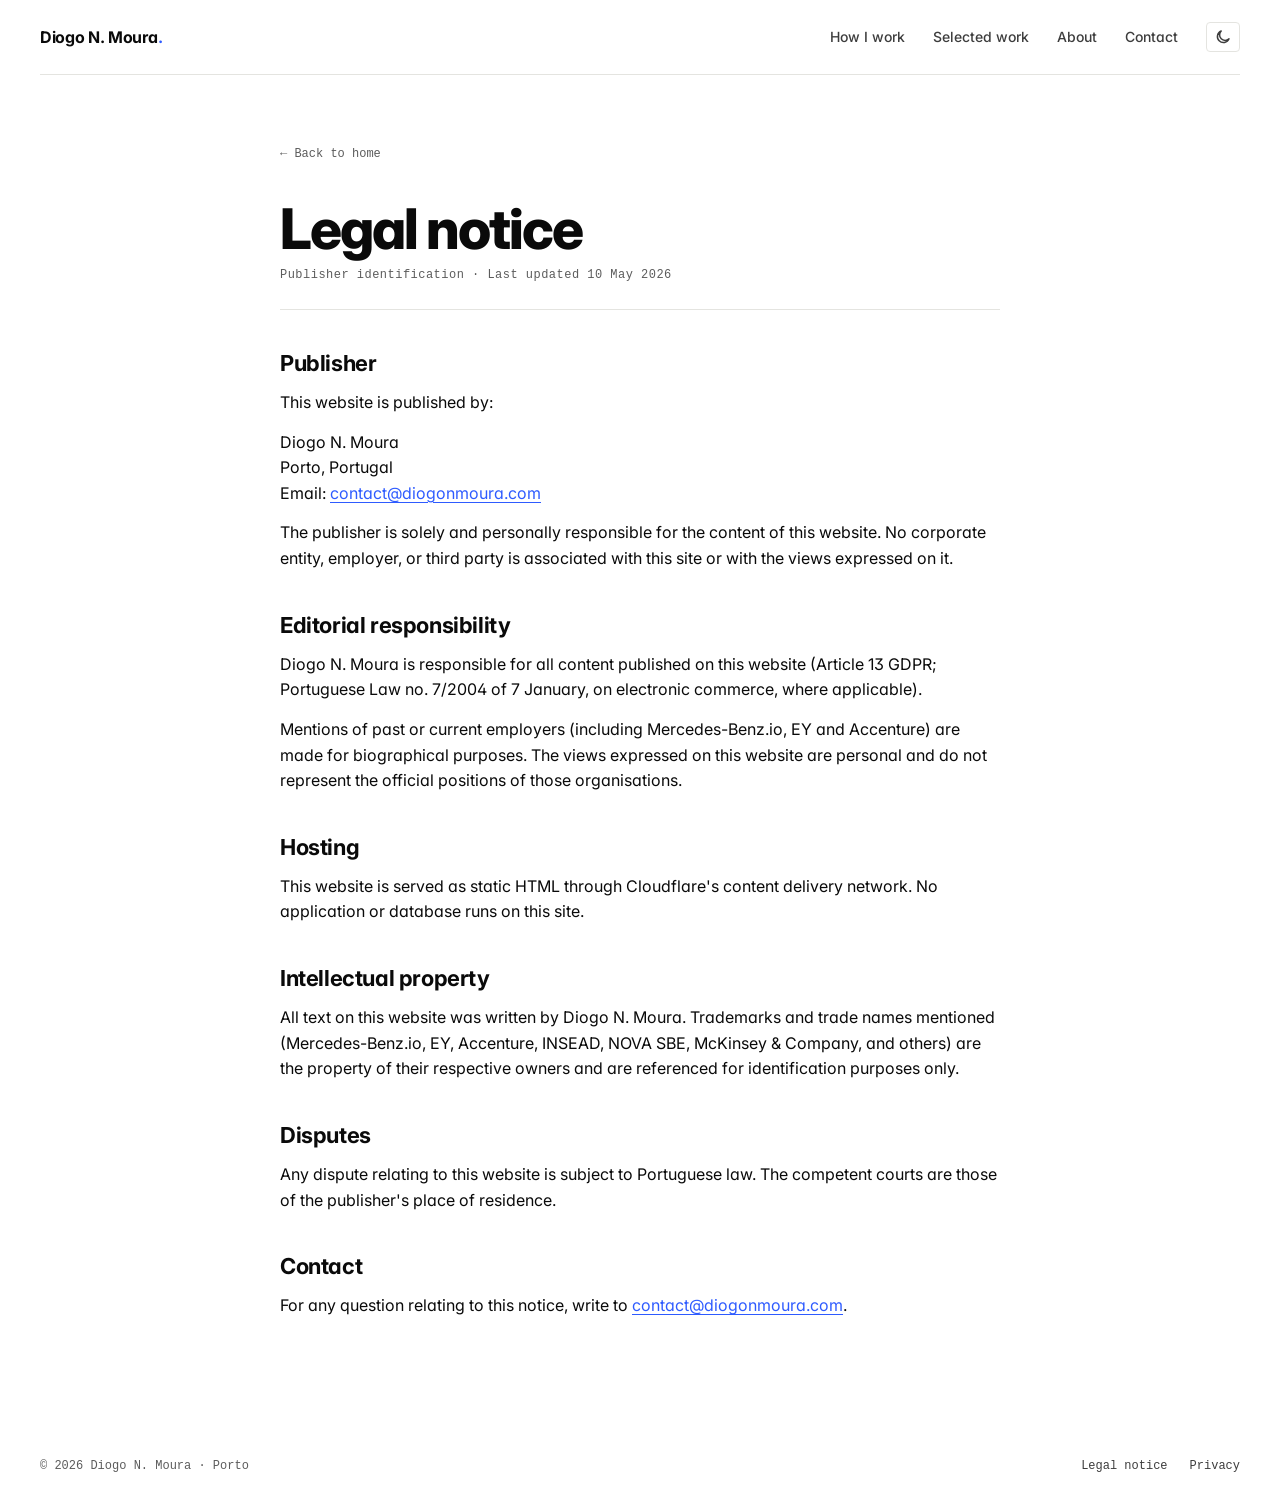
==== legal/index.html @ aa0a4f62 "Initial commit — diogonmoura.com static site Static HTML + CSS, no build step. EN public, PT hidden " ====
<!doctype html>
<html lang="en">
<head>
<meta charset="utf-8" />
<meta name="viewport" content="width=device-width, initial-scale=1" />
<title>Legal notice — Diogo N. Moura</title>
<meta name="description" content="Publisher identification and legal notice for diogonmoura.com." />
<meta name="theme-color" content="#FFFFFF" />
<meta name="robots" content="noindex, follow" />
<link rel="canonical" href="https://diogonmoura.com/legal/" />
<!-- PT version hidden pending review (2026-05-11). When restoring: re-add hreflang alternates. -->
<link rel="alternate" hreflang="en" href="https://diogonmoura.com/legal/" />
<link rel="icon" href="/favicon.svg" type="image/svg+xml" />
<script>
  (function(){
    try{
      var q = (location.search.match(/[?&]theme=(dark|light)/) || [])[1];
      var t = q || localStorage.getItem('theme');
      var p = matchMedia('(prefers-color-scheme: dark)').matches;
      document.documentElement.dataset.theme = t || (p ? 'dark' : 'light');
    } catch(e){}
  })();
</script>
<link rel="preconnect" href="https://fonts.bunny.net" crossorigin />
<link rel="stylesheet" href="https://fonts.bunny.net/css?family=inter:400,500,600,700,800,900|jetbrains-mono:400,500&display=swap" />
<link rel="stylesheet" href="/styles.css" />
</head>
<body>

<a class="skip" href="#main">Skip to content</a>

<div class="wrap">
  <header class="topbar">
    <a class="mark" href="/">Diogo N. Moura<span class="dot">.</span></a>
    <nav aria-label="Primary">
      <a href="/#how">How I work</a>
      <a href="/#work">Selected work</a>
      <a href="/#about">About</a>
      <a href="/#contact">Contact</a>
      <button class="theme-toggle" type="button" aria-label="Toggle dark mode" onclick="toggleTheme()">
        <svg class="icon-moon" viewBox="0 0 16 16" fill="none" stroke="currentColor" stroke-width="1.5" stroke-linecap="round" stroke-linejoin="round" aria-hidden="true">
          <path d="M14 9.79A6 6 0 1 1 6.21 2 4.5 4.5 0 0 0 14 9.79Z"/>
        </svg>
        <svg class="icon-sun" viewBox="0 0 16 16" fill="none" stroke="currentColor" stroke-width="1.5" stroke-linecap="round" aria-hidden="true">
          <circle cx="8" cy="8" r="3"/>
          <line x1="8" y1="1" x2="8" y2="2.5"/>
          <line x1="8" y1="13.5" x2="8" y2="15"/>
          <line x1="1" y1="8" x2="2.5" y2="8"/>
          <line x1="13.5" y1="8" x2="15" y2="8"/>
          <line x1="3.05" y1="3.05" x2="4.1" y2="4.1"/>
          <line x1="11.9" y1="11.9" x2="12.95" y2="12.95"/>
          <line x1="3.05" y1="12.95" x2="4.1" y2="11.9"/>
          <line x1="11.9" y1="4.1" x2="12.95" y2="3.05"/>
        </svg>
      </button>
    </nav>
  </header>
</div>

<main id="main" class="wrap">
  <article class="legal-page">
    <a class="back" href="/">← Back to home</a>
    <h1>Legal notice</h1>
    <div class="meta">Publisher identification · Last updated 10 May 2026</div>

    <h2>Publisher</h2>
    <p>This website is published by:</p>
    <p>
      Diogo N. Moura<br/>
      Porto, Portugal<br/>
      Email: <a href="mailto:contact@diogonmoura.com">contact@diogonmoura.com</a>
    </p>
    <p>The publisher is solely and personally responsible for the content of this website. No corporate entity, employer, or third party is associated with this site or with the views expressed on it.</p>

    <h2>Editorial responsibility</h2>
    <p>Diogo N. Moura is responsible for all content published on this website (Article 13 GDPR; Portuguese Law no. 7/2004 of 7 January, on electronic commerce, where applicable).</p>
    <p>Mentions of past or current employers (including Mercedes-Benz.io, EY and Accenture) are made for biographical purposes. The views expressed on this website are personal and do not represent the official positions of those organisations.</p>

    <h2>Hosting</h2>
    <p>This website is served as static HTML through Cloudflare's content delivery network. No application or database runs on this site.</p>

    <h2>Intellectual property</h2>
    <p>All text on this website was written by Diogo N. Moura. Trademarks and trade names mentioned (Mercedes-Benz.io, EY, Accenture, INSEAD, NOVA SBE, McKinsey & Company, and others) are the property of their respective owners and are referenced for identification purposes only.</p>

    <h2>Disputes</h2>
    <p>Any dispute relating to this website is subject to Portuguese law. The competent courts are those of the publisher's place of residence.</p>

    <h2>Contact</h2>
    <p>For any question relating to this notice, write to <a href="mailto:contact@diogonmoura.com">contact@diogonmoura.com</a>.</p>
  </article>
</main>

<div class="wrap">
  <footer>
    <div>© <span id="y"></span> Diogo N. Moura · Porto</div>
    <div class="right">
      <a href="/legal/">Legal notice</a>
      <a href="/privacy/">Privacy</a>
    </div>
  </footer>
</div>

<script>
  document.getElementById("y").textContent = new Date().getFullYear();
  function toggleTheme(){
    var d = document.documentElement;
    var next = d.dataset.theme === 'dark' ? 'light' : 'dark';
    d.dataset.theme = next;
    try { localStorage.setItem('theme', next); } catch(e) {}
  }
</script>
</body>
</html>
---- styles.css ----
:root{
  --bg: #FFFFFF;
  --bg-alt: #F4F4F2;
  --bg-dark: #0A0A0A;
  --ink: #0A0A0A;
  --ink-2: #3D3D3D;
  --ink-3: #5C5C5C;
  --rule: #E4E4E0;
  --accent: #2E5BFF;
  --accent-soft: #EAF0FF;
  --accent-2: #FF4B1F;
  --max: 1200px;
  --sans: "Inter", ui-sans-serif, system-ui, -apple-system, "Segoe UI", Roboto, sans-serif;
  --mono: "JetBrains Mono", ui-monospace, "SF Mono", Menlo, Consolas, monospace;
}
*{ box-sizing: border-box; }
html{ scroll-behavior: smooth; }
body{
  margin: 0; padding: 0;
  background: var(--bg);
  color: var(--ink);
  font-family: var(--sans);
  font-size: 16px;
  line-height: 1.55;
  -webkit-font-smoothing: antialiased;
  text-rendering: optimizeLegibility;
  font-feature-settings: "ss01", "cv11";
}
::selection{ background: var(--ink); color: var(--bg); }
a{ color: inherit; }
a:focus-visible, button:focus-visible{
  outline: 2px solid var(--accent);
  outline-offset: 3px;
  border-radius: 2px;
}

.wrap{ width: min(var(--max), calc(100% - 48px)); margin: 0 auto; }

/* Skip link */
.skip{
  position: absolute; left: -9999px; top: 0;
  background: var(--ink); color: var(--bg);
  padding: 10px 16px; z-index: 100; font-weight: 600;
}
.skip:focus{ left: 12px; top: 12px; }

/* Top bar */
.topbar{
  display: flex; justify-content: space-between; align-items: center;
  padding: 22px 0; border-bottom: 1px solid var(--rule);
  position: sticky; top: 0;
  background: rgba(255,255,255,.92);
  backdrop-filter: blur(10px); -webkit-backdrop-filter: blur(10px);
  z-index: 10;
}
.topbar .mark{
  font-weight: 700; letter-spacing: -0.02em; font-size: 16px;
  text-decoration: none; color: var(--ink);
}
.topbar .mark .dot{ color: var(--accent); }
.topbar nav{ display: flex; gap: 28px; font-size: 14px; font-weight: 500; align-items: center; }
.topbar nav a{ text-decoration: none; color: var(--ink-2); }
.topbar nav a:hover{ color: var(--ink); }
.lang{ font-family: var(--mono); font-size: 12px; display: inline-flex; gap: 4px; }
.lang a{ color: var(--ink-3); text-decoration: none; padding: 4px 6px; border-radius: 4px; }
.lang a.active{ color: var(--ink); background: var(--bg-alt); }
.lang a:hover:not(.active){ color: var(--ink); }

@media (max-width: 760px){
  .topbar nav{ gap: 16px; font-size: 13px; }
  .topbar nav a:not(.lang a){ display: none; }
  .topbar nav .lang{ display: inline-flex; }
}

/* Hero */
.hero{ padding: 96px 0 64px; }
.hero-grid{
  display: grid; grid-template-columns: 7fr 5fr; gap: 64px; align-items: end;
}
.hero .tag{
  display: inline-flex; align-items: center; gap: 8px;
  font-family: var(--mono); font-size: 12px; color: var(--ink-2);
  margin-bottom: 32px;
}
.hero h1{
  font-weight: 800;
  font-size: clamp(46px, 7.6vw, 100px);
  line-height: 0.96;
  letter-spacing: -0.045em;
  margin: 0 0 28px;
}
.hero h1 u{
  text-decoration: none;
  background-image: linear-gradient(transparent 60%, var(--accent-soft) 60%);
}
.hero .lede{
  font-size: 19px; color: var(--ink-2); max-width: 560px; margin: 0 0 36px;
}
.hero .ctas{ display: flex; gap: 12px; flex-wrap: wrap; }
.btn{
  display: inline-flex; align-items: center; gap: 10px;
  padding: 14px 22px; border-radius: 0;
  font-weight: 600; font-size: 14px; letter-spacing: -0.005em;
  text-decoration: none; transition: transform .15s ease, background-color .15s ease, color .15s ease;
  border: 1px solid transparent;
  cursor: pointer;
}
.btn:hover{ transform: translateY(-1px); }
.btn.primary{ background: var(--ink); color: var(--bg); border-color: var(--ink); }
.btn.primary:hover{ background: var(--accent); border-color: var(--accent); }
.btn.ghost{ background: transparent; color: var(--ink); border-color: var(--ink); }
.btn.ghost:hover{ background: var(--bg-alt); }

/* Hero side card */
.hero-side{
  border: 1px solid var(--rule); padding: 28px;
  background: var(--bg-alt);
}
.hero-side .card-label,
.about-card .card-label{
  font-family: var(--mono); font-size: 11px; letter-spacing: .12em;
  text-transform: uppercase; color: var(--ink-3); margin: 0 0 18px;
  font-weight: 500;
}
.hero-side dl{ margin: 0; display: grid; grid-template-columns: auto 1fr; gap: 12px 18px; font-size: 14px; }
.hero-side dt{ color: var(--ink-3); font-family: var(--mono); font-size: 12px; }
.hero-side dd{ margin: 0; color: var(--ink); font-weight: 500; }
.hero-side dd em{ font-style: normal; color: var(--ink-3); display: block; font-weight: 400; font-size: 13px; }

@media (max-width: 900px){
  .hero{ padding: 64px 0 40px; }
  .hero-grid{ grid-template-columns: 1fr; gap: 36px; }
}

/* Logo bar */
.logos{
  border-top: 1px solid var(--ink); border-bottom: 1px solid var(--rule);
  padding: 20px 0;
  display: flex; align-items: center; justify-content: space-between; gap: 32px;
  flex-wrap: wrap;
}
.logos .lbl{
  font-family: var(--mono); font-size: 11px; letter-spacing: .14em;
  text-transform: uppercase; color: var(--ink-3);
}
.logos .row{
  display: flex; gap: 40px; flex-wrap: wrap; align-items: center;
  font-weight: 700; letter-spacing: -0.02em; font-size: 18px; color: var(--ink);
}
.logos .row .softer{ color: var(--ink-3); font-weight: 500; }

/* Stats strip — accent block; intentionally fixed (white text on near-black) in both themes */
.stats{
  background: var(--bg-dark); color: #F0F0F0;
  padding: 80px 0;
  border-top: 1px solid var(--ink);
}
.stats .head{
  font-family: var(--mono); font-size: 12px; letter-spacing: .14em;
  text-transform: uppercase; color: rgba(255,255,255,.55); margin-bottom: 36px;
}
.stats-grid{ display: grid; grid-template-columns: repeat(4, 1fr); gap: 32px; }
.stat .n{
  font-weight: 800; font-size: clamp(56px, 7.6vw, 96px);
  line-height: 0.95; letter-spacing: -0.045em; color: #FFFFFF;
}
.stat .n .small{ font-size: .55em; color: #FF4B1F; font-weight: 700; vertical-align: top; margin-left: 4px; }
.stat .n .plus{ color: #FF4B1F; }
.stat .lbl{ margin-top: 12px; font-size: 14px; color: rgba(255,255,255,.7); max-width: 220px; line-height: 1.4; }
@media (max-width: 900px){ .stats-grid{ grid-template-columns: repeat(2, 1fr); gap: 36px 24px; } }
@media (max-width: 540px){ .stats-grid{ grid-template-columns: 1fr; } }

/* Section */
.sec{ padding: 96px 0; }
.sec-head{
  display: grid; grid-template-columns: 1fr 2fr; gap: 48px;
  margin-bottom: 56px; align-items: end;
  border-top: 1px solid var(--ink); padding-top: 28px;
}
.sec-head .num{
  font-family: var(--mono); font-size: 13px; color: var(--ink-3); letter-spacing: .08em;
}
.sec-head h2{
  font-weight: 800; font-size: clamp(38px, 5vw, 64px);
  line-height: 1.02; letter-spacing: -0.035em; margin: 0;
}
.sec-head .lead{ color: var(--ink-2); margin: 18px 0 0; max-width: 640px; }
@media (max-width: 760px){ .sec-head{ grid-template-columns: 1fr; gap: 18px; } }

/* What I do */
.doings{
  display: grid; grid-template-columns: repeat(2, 1fr); gap: 0;
  border: 1px solid var(--rule);
}
.doings .item{
  padding: 36px;
  border-right: 1px solid var(--rule);
  border-bottom: 1px solid var(--rule);
  transition: background .2s ease;
}
.doings .item:nth-child(2n){ border-right: 0; }
.doings .item:nth-last-child(-n+2){ border-bottom: 0; }
.doings .item:hover{ background: var(--bg-alt); }
.doings .item .ix{
  font-family: var(--mono); font-size: 12px; color: var(--accent);
  letter-spacing: .08em; margin-bottom: 18px;
}
.doings .item h3{
  font-weight: 700; font-size: 24px; letter-spacing: -0.02em; line-height: 1.18;
  margin: 0 0 10px;
}
.doings .item p{ color: var(--ink-2); margin: 0; }
@media (max-width: 760px){
  .doings{ grid-template-columns: 1fr; }
  .doings .item{ border-right: 0; }
  .doings .item:nth-last-child(-n+2){ border-bottom: 1px solid var(--rule); }
  .doings .item:last-child{ border-bottom: 0; }
}

/* Cases */
.cases{ border-top: 1px solid var(--ink); }
.case{
  display: grid; grid-template-columns: 80px 1fr 200px 160px;
  gap: 32px; align-items: baseline;
  padding: 28px 0; border-bottom: 1px solid var(--rule);
  transition: padding-left .2s ease, background-color .2s ease;
}
.case:hover{ padding-left: 16px; background: linear-gradient(90deg, var(--bg-alt), transparent); }
.case .ix{ font-family: var(--mono); font-size: 13px; color: var(--ink-3); letter-spacing: .08em; }
.case .body h3{
  font-size: 22px; line-height: 1.25; letter-spacing: -0.018em;
  font-weight: 600; margin: 0 0 6px;
}
.case .body p{ margin: 0; color: var(--ink-2); font-size: 15px; max-width: 60ch; }
.case .where{ font-weight: 700; font-size: 14px; letter-spacing: -0.01em; }
.case .when{ font-family: var(--mono); font-size: 12px; color: var(--ink-3); text-align: right; }
.case .pin{
  display: inline-block; padding: 3px 8px;
  background: var(--accent-soft); color: var(--accent);
  font-family: var(--mono); font-size: 11px; letter-spacing: .04em;
  margin-right: 8px; vertical-align: 2px;
}
@media (max-width: 900px){
  .case{ grid-template-columns: 1fr; gap: 8px; padding: 24px 0; }
  .case:hover{ padding-left: 0; background: transparent; }
  .case .when{ text-align: left; }
}

/* About */
.about{ display: grid; grid-template-columns: 7fr 5fr; gap: 64px; }
.about p{ font-size: 18px; line-height: 1.65; color: var(--ink); margin: 0 0 18px; max-width: 60ch; }
.about-card{
  background: var(--bg-alt); border: 1px solid var(--rule);
  padding: 32px;
}
/* .about-card .card-label uses the .hero-side .card-label rule above */
.about-card .row{
  display: grid; grid-template-columns: 130px 1fr; gap: 8px 18px;
  padding: 12px 0; border-top: 1px solid var(--rule); font-size: 14px;
}
.about-card .row:first-of-type{ border-top: 0; padding-top: 0; }
.about-card .row .k{ color: var(--ink-3); font-family: var(--mono); font-size: 12px; }
.about-card .row .v{ font-weight: 500; color: var(--ink); }
.about-card .row .v em{ font-style: normal; color: var(--ink-3); display: block; font-weight: 400; font-size: 13px; margin-top: 2px; }
@media (max-width: 900px){ .about{ grid-template-columns: 1fr; gap: 32px; } }

/* CTA block (full-bleed dark) — accent block; intentionally fixed in both themes */
.cta-block{
  background: var(--bg-dark); color: #F0F0F0;
  padding: 96px 0;
}
.cta-block h2{
  font-weight: 800; font-size: clamp(40px, 6vw, 80px);
  line-height: 1.0; letter-spacing: -0.04em; margin: 0 0 18px; max-width: 14ch;
  color: #FFFFFF;
}
.cta-block h2 u{ text-decoration: none; color: #FF4B1F; }
.cta-block p{ color: rgba(255,255,255,.7); font-size: 18px; max-width: 56ch; margin: 0 0 36px; }
.cta-block .ctas{ display: flex; gap: 12px; flex-wrap: wrap; }
.cta-block .btn.primary{ background: #FFFFFF; color: #0A0A0A; border-color: #FFFFFF; }
.cta-block .btn.primary:hover{ background: #FF4B1F; color: #FFFFFF; border-color: #FF4B1F; }
.cta-block .btn.ghost{ color: #FFFFFF; border-color: rgba(255,255,255,.4); background: transparent; }
.cta-block .btn.ghost:hover{ background: rgba(255,255,255,.08); }
.cta-block .ways{
  margin-top: 56px; display: grid; grid-template-columns: repeat(3, 1fr); gap: 24px;
  padding-top: 36px; border-top: 1px solid rgba(255,255,255,.15);
}
.cta-block .ways.two-up{ grid-template-columns: repeat(2, 1fr); }
.cta-block .way .k{
  font-family: var(--mono); font-size: 11px; letter-spacing: .14em;
  text-transform: uppercase; color: rgba(255,255,255,.5); margin-bottom: 8px;
}
.cta-block .way .v{ font-size: 18px; font-weight: 500; color: #FFFFFF; }
.cta-block .way a{ color: #FFFFFF; text-decoration: none; border-bottom: 1px solid rgba(255,255,255,.3); }
.cta-block .way a:hover{ border-bottom-color: #FF4B1F; }
@media (max-width: 760px){ .cta-block .ways{ grid-template-columns: 1fr; gap: 18px; } }

/* Footer */
footer{
  padding: 28px 0; font-size: 12px; color: var(--ink-3);
  display: flex; justify-content: space-between; flex-wrap: wrap; gap: 12px;
  font-family: var(--mono);
}
footer .right{ display: flex; gap: 22px; align-items: center; }
footer a{ color: var(--ink-2); text-decoration: none; }
footer a:hover{ color: var(--ink); }

/* Legal pages */
.legal-page{ padding: 64px 0 96px; max-width: 720px; margin: 0 auto; }
.legal-page h1{
  font-weight: 800; font-size: clamp(36px, 4.6vw, 56px);
  line-height: 1.05; letter-spacing: -0.035em; margin: 0 0 8px;
}
.legal-page .meta{
  font-family: var(--mono); font-size: 12px; color: var(--ink-3);
  letter-spacing: .04em; margin-bottom: 32px;
  padding-bottom: 24px; border-bottom: 1px solid var(--rule);
}
.legal-page h2{
  font-weight: 700; font-size: 22px; letter-spacing: -0.018em;
  margin: 36px 0 10px;
}
.legal-page p, .legal-page li{ color: var(--ink); font-size: 16px; line-height: 1.6; }
.legal-page p{ margin: 0 0 14px; }
.legal-page ul{ padding-left: 22px; margin: 0 0 14px; }
.legal-page a{ color: var(--accent); text-decoration: underline; text-underline-offset: 3px; }
.legal-page a:hover{ color: var(--ink); }
.legal-page .back{
  display: inline-flex; align-items: center; gap: 6px;
  font-family: var(--mono); font-size: 12px; color: var(--ink-3);
  text-decoration: none; margin-bottom: 32px; padding: 4px 0;
}
.legal-page .back:hover{ color: var(--ink); }

/* Reduced motion */
@media (prefers-reduced-motion: reduce){
  html{ scroll-behavior: auto; }
  .case, .btn, .doings .item{ transition: none; }
  .btn:hover{ transform: none; }
}

/* ─────────────────────────────────────────────
   Theme toggle button (sun/moon)
   ───────────────────────────────────────────── */
.theme-toggle{
  background: transparent;
  border: 1px solid var(--rule);
  color: var(--ink-2);
  padding: 6px 8px;
  cursor: pointer;
  display: inline-flex;
  align-items: center;
  justify-content: center;
  border-radius: 4px;
  transition: color .15s ease, border-color .15s ease, background-color .15s ease;
}
.theme-toggle:hover{ color: var(--ink); border-color: var(--ink); }
.theme-toggle:focus-visible{ outline: 2px solid var(--accent); outline-offset: 3px; }
.theme-toggle svg{ width: 16px; height: 16px; display: block; }
.theme-toggle .icon-sun{ display: none; }      /* shown in dark mode (click to go light) */
.theme-toggle .icon-moon{ display: block; }     /* shown in light mode (click to go dark) */
[data-theme="dark"] .theme-toggle .icon-sun{ display: block; }
[data-theme="dark"] .theme-toggle .icon-moon{ display: none; }

/* ─────────────────────────────────────────────
   Dark theme — treatment (b)
   Body becomes soft very-dark grey (#171717).
   Accent blocks (Stats + CTA) keep pure black (#0A0A0A) so they still pop.
   ───────────────────────────────────────────── */
:root[data-theme="dark"]{
  --bg: #171717;
  --bg-alt: #222222;
  --bg-dark: #0A0A0A;
  --ink: #F2F2F2;
  --ink-2: #C4C4C4;
  --ink-3: #9A9A9A;
  --rule: #2E2E2E;
  --accent: #5C7FFF;
  --accent-soft: rgba(92,127,255,.18);
  --accent-2: #FF6B47;
}

[data-theme="dark"] .topbar{
  background: rgba(23,23,23,.85);
  border-bottom-color: var(--rule);
}

/* Brighten pin color in dark mode so it passes AA against the tinted-blue background */
[data-theme="dark"] .case .pin{
  color: #A8BCFF;
}

/* Stats and CTA blocks already use hardcoded #FFFFFF / #FF4B1F / rgba(255,...)
   so they look identical in both themes. The contrast against the dark body
   is intentionally softer than against the light body — that's the price of
   treatment (b). The blocks still read as a different surface. */
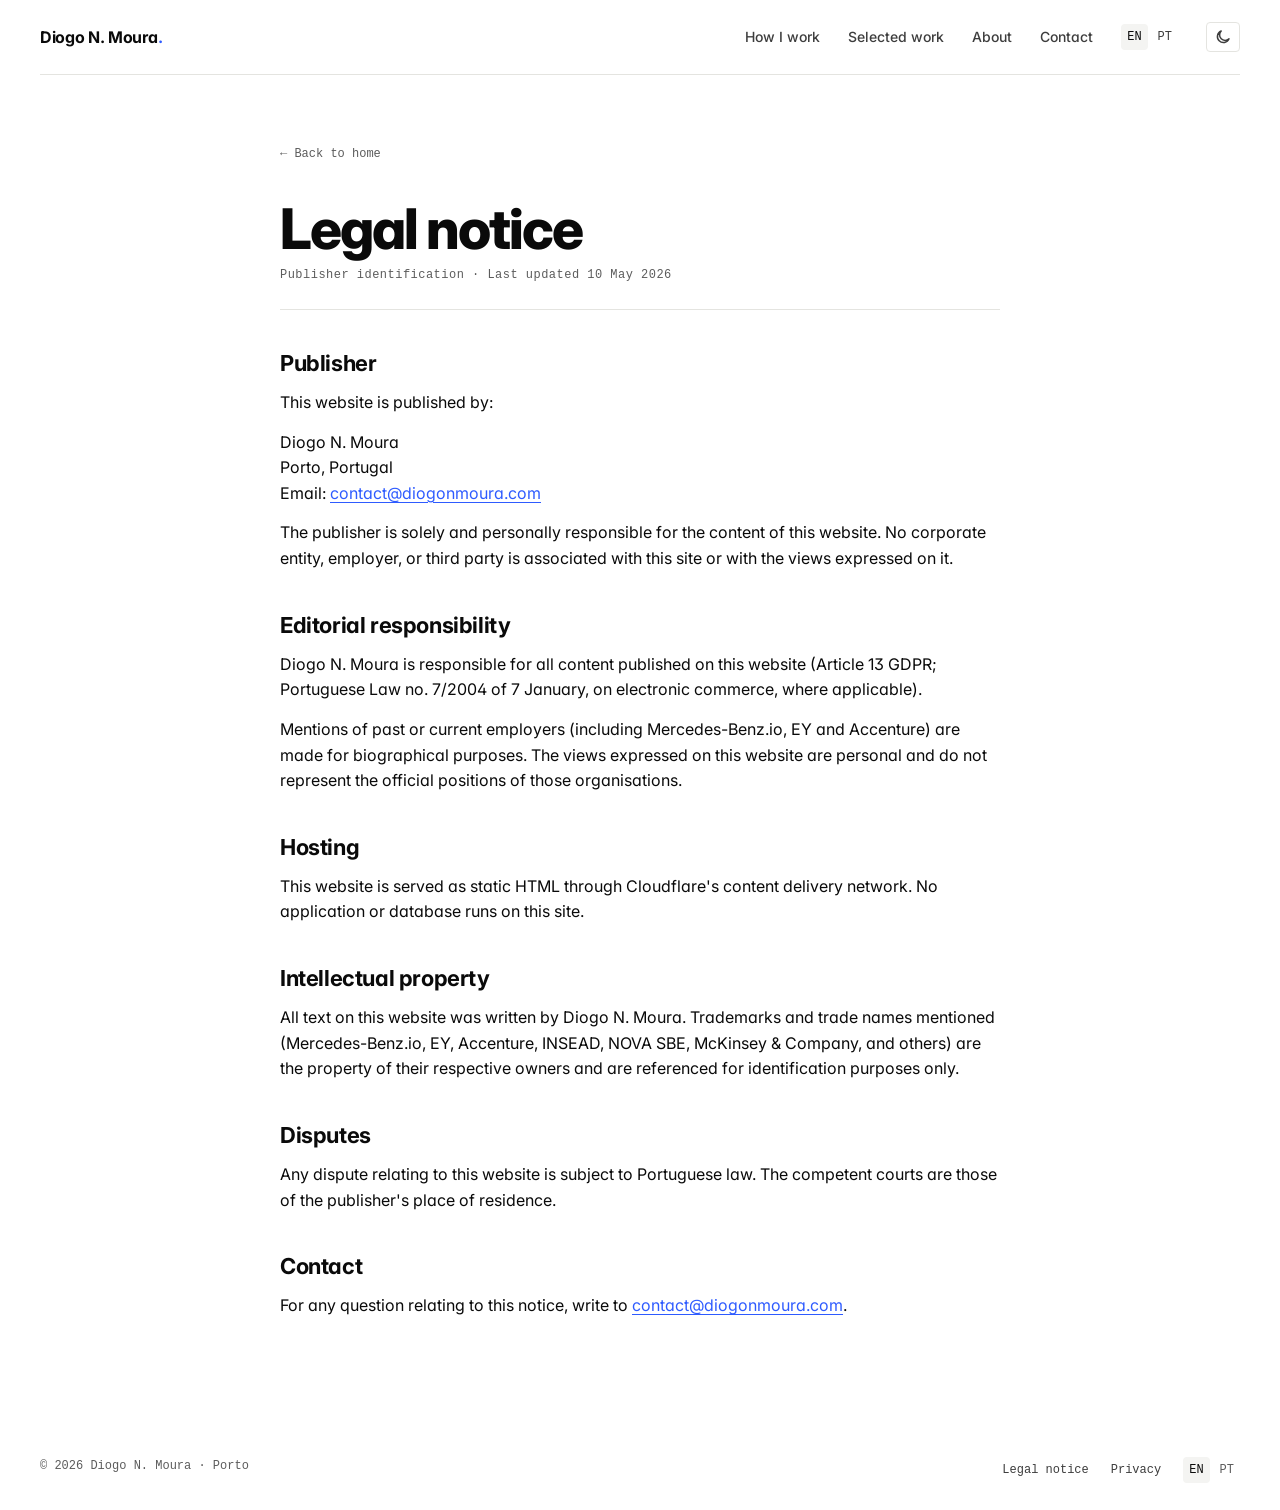
==== commit 910252aa: "Rewrite copy from CV, publish PT version, cache-bust CSS - EN copy rewritten in plainer language and" ====
--- a/legal/index.html
+++ b/legal/index.html
@@ -8,8 +8,9 @@
 <meta name="theme-color" content="#FFFFFF" />
 <meta name="robots" content="noindex, follow" />
 <link rel="canonical" href="https://diogonmoura.com/legal/" />
-<!-- PT version hidden pending review (2026-05-11). When restoring: re-add hreflang alternates. -->
 <link rel="alternate" hreflang="en" href="https://diogonmoura.com/legal/" />
+<link rel="alternate" hreflang="pt" href="https://diogonmoura.com/pt/aviso-legal/" />
+<link rel="alternate" hreflang="x-default" href="https://diogonmoura.com/legal/" />
 <link rel="icon" href="/favicon.svg" type="image/svg+xml" />
 <script>
   (function(){
@@ -23,7 +24,7 @@
 </script>
 <link rel="preconnect" href="https://fonts.bunny.net" crossorigin />
 <link rel="stylesheet" href="https://fonts.bunny.net/css?family=inter:400,500,600,700,800,900|jetbrains-mono:400,500&display=swap" />
-<link rel="stylesheet" href="/styles.css" />
+<link rel="stylesheet" href="/styles.css?v=20261123" />
 </head>
 <body>
 
@@ -37,6 +38,10 @@
       <a href="/#work">Selected work</a>
       <a href="/#about">About</a>
       <a href="/#contact">Contact</a>
+      <span class="lang" aria-label="Language">
+        <a href="/legal/" class="active" aria-current="page" hreflang="en">EN</a>
+        <a href="/pt/aviso-legal/" hreflang="pt" lang="pt">PT</a>
+      </span>
       <button class="theme-toggle" type="button" aria-label="Toggle dark mode" onclick="toggleTheme()">
         <svg class="icon-moon" viewBox="0 0 16 16" fill="none" stroke="currentColor" stroke-width="1.5" stroke-linecap="round" stroke-linejoin="round" aria-hidden="true">
           <path d="M14 9.79A6 6 0 1 1 6.21 2 4.5 4.5 0 0 0 14 9.79Z"/>
@@ -96,6 +101,10 @@
     <div class="right">
       <a href="/legal/">Legal notice</a>
       <a href="/privacy/">Privacy</a>
+      <span class="lang">
+        <a href="/legal/" class="active" aria-current="page" hreflang="en">EN</a>
+        <a href="/pt/aviso-legal/" hreflang="pt" lang="pt">PT</a>
+      </span>
     </div>
   </footer>
 </div>
--- a/styles.css
+++ b/styles.css
@@ -97,6 +97,11 @@
   font-size: 19px; color: var(--ink-2); max-width: 560px; margin: 0 0 36px;
 }
 .hero .ctas{ display: flex; gap: 12px; flex-wrap: wrap; }
+.hero .hero-fact{
+  font-size: 13px; line-height: 1.6; color: var(--ink-3);
+  max-width: 560px; margin: 32px 0 0; padding-top: 16px; border-top: 1px solid var(--rule);
+}
+.doings.faq .item p a, .about p a{ color: inherit; text-underline-offset: 3px; }
 .btn{
   display: inline-flex; align-items: center; gap: 10px;
   padding: 14px 22px; border-radius: 0;
